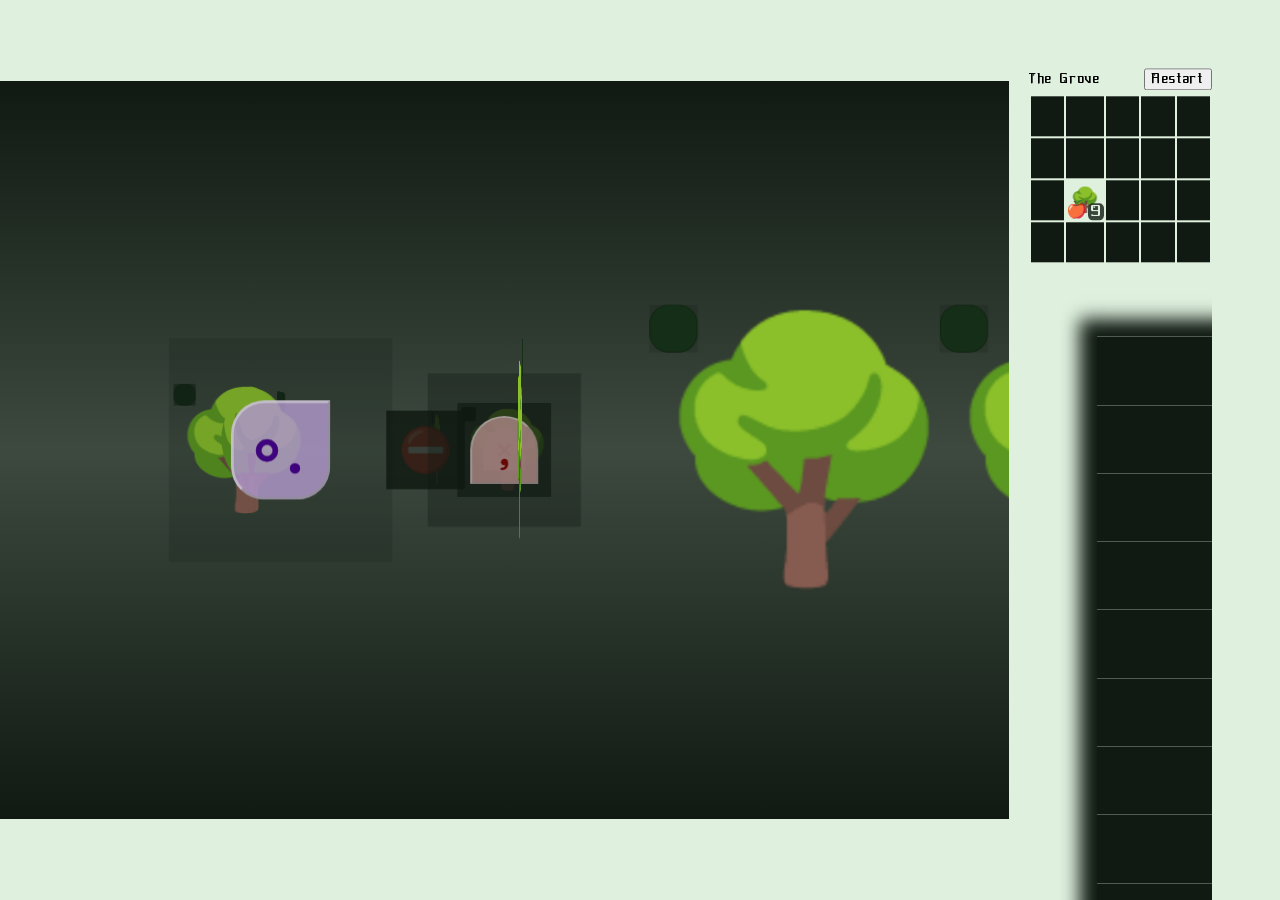
==== index.html @ 325b54a6 "Epic #34: first-person CSS-3D scene renderer Add #view/#scene perspective viewport and a draw() that" ====
<!DOCTYPE html>
<html lang="en" id="root">
  <head>
    <meta charset="UTF-8" /><meta name="viewport" content="width=device-width, initial-scale=1"/>
    <title>RuneMaster</title>
    <link rel="stylesheet" href="index.css"/>
    <script src="index.js"></script>
  </head>
  <body>
    <dialog id="msg">
      <p id="msgp">message</p>
      <form method="dialog"><button autofocus>OK</button></form>
    </dialog>
    <dialog id="ask">
      <p id="askp">question</p>
      <form onsubmit="return false">
        <input id="aski" inputmode="none" autofocus autocomplete="off" spellcheck="false" onkeydown="if(event.key=='Enter')ans(aski.value)">
        <p><button id="asks" type="button" onclick="ans(aski.value)">submit</button> <button type="button" onclick="aski.value='';ask.close()">cancel</button></p>
      </form>
      <fieldset><legend> allowed runes — click to insert </legend><div id="askb"></div></fieldset>
    </dialog>
    <i id="i">▲</i>
    <div id="view"><div id="scene"></div></div>
    <div id="util">
      <table id="belt">
        <tr><th>emerald:</th><td></td></tr>
        <tr><th>ruby:</th><td></td></tr>
        <tr><th>sapphire:</th><td></td></tr>
        <tr><th>amethyst:</th><td></td></tr>
        <tr><th>diamond:</th><td></td></tr>
      </table>
      <div id="side">
        <div id="topbar"><span id="left"></span> <button onclick="reset()">Restart</button></div>
        <table id="mini"></table>
        <table id="M"></table>
      </div>
    </div>
  </body>
</html>
---- index.css ----
@font-face {
  font-family: Text;
  letter-spacing: 0.25ex;
  src: url("Gemcut Bold.otf");
}
@font-face {
  font-family: Text;
  letter-spacing: 0.25ex;
  src: url("Gemcut Bold Italic.otf");
  font-style: italic;
}
@font-face {
  font-family: APL;
  src:
    local("APL387 Unicode"), local("APL386 Unicode"), local("APL385 Unicode"),
    url("APL387.ttf");
}
* {
  user-select: none;
}
html {
  --emerald: rgb(0, 73, 73);
  --ruby: rgb(146, 0, 0);
  --sapphire: rgb(0, 109, 219);
  --amethyst: rgb(73, 0, 146);
  --l-emerald: rgba(140, 214, 209, 0.85);
  --l-ruby: rgba(240, 184, 184, 0.85);
  --l-sapphire: rgba(158, 205, 250, 0.85);
  --l-amethyst: rgba(206, 176, 236, 0.85);
  --diamond: #222;
  --gem-edge: rgba(255, 255, 255, 0.6);
  --back: #222;
  --spot: #999;
  --wall: rgb(146, 73, 0);
  --speed: 0.5s;
  --size: 2.5rem;
  --mini: 2.5rem;   /* mini-map room tile (fixed, uncoupled from the board's --size) */
  --cell: 46vmin;   /* first-person world-cell edge (fit() tunes it) */
  --persp: 54vmin;  /* camera focal length (≈1.15·--cell) */
}
body {
  background: var(--spot);
  margin: 0;
  height: 100dvh;
  overflow: hidden;
  display: flex;
  flex-direction: column;
  align-items: center;
  justify-content: center;
  gap: 0.25rem;
}
/* ── first-person view ────────────────────────────────────────── */
#view {                                  /* the stage: a perspective window into the room */
  position: relative;
  width: 100%;
  height: 82dvh;
  overflow: hidden;
  perspective: var(--persp);
  perspective-origin: 50% 50%;           /* eye at vertical centre → walls span the horizon */
  background: linear-gradient(           /* ceiling → lit horizon → floor, in the room's palette */
    var(--back) 0%,
    color-mix(in srgb, var(--spot) 22%, var(--back)) 50%,
    var(--back) 100%);
}
#scene {
  position: absolute;
  inset: 0;
  transform-style: preserve-3d;
}
.p {                                     /* a cell-sized panel, centred on the eye at z=0 */
  position: absolute;
  left: 50%;
  top: 50%;
  width: var(--cell);
  height: var(--cell);
  margin: calc(var(--cell) / -2);
  transform-style: preserve-3d;
  text-align: center;
}
.p::after {                              /* lantern falloff: fade into the void with depth */
  content: "";
  position: absolute;
  inset: 0;
  background: var(--back);
  opacity: calc(var(--f) / 6);
  pointer-events: none;
}
.p.w {                                   /* wall face: solid-backed tint, wall-emoji textured */
  background-color: var(--back);         /* opaque base so translucent --wall themes still read as wall */
  background-image: linear-gradient(var(--wall), var(--wall));
  line-height: var(--cell);
  font-size: calc(var(--cell) * 0.86);
  box-shadow: inset 0 0 0 1px #0006;
  box-sizing: border-box;
}
.p.w.f { transform: translate3d(calc(var(--cell) * var(--o)),         0px, calc(var(--cell) * (0.5 - var(--f)))); }
.p.w.l { transform: translate3d(calc(var(--cell) * (var(--o) - 0.5)), 0px, calc(var(--cell) * var(--f) * -1)) rotateY( 90deg); }
.p.w.r { transform: translate3d(calc(var(--cell) * (var(--o) + 0.5)), 0px, calc(var(--cell) * var(--f) * -1)) rotateY(-90deg); }
.p.bill {                                /* stone / door / apple, camera-facing at its cell */
  display: flex;
  align-items: center;
  justify-content: center;
  font-size: calc(var(--cell) * 0.55);
  transform: translate3d(calc(var(--cell) * var(--o)), 0px, calc(var(--cell) * var(--f) * -1));
}
.p.bill > b { opacity: 1; }
#scene .m, #scene .d, #scene .M, #scene .D, #scene .j {   /* gems render large in the scene (not automap-small) */
  width: calc(var(--cell) * 0.42);
  height: calc(var(--cell) * 0.42);
  line-height: calc(var(--cell) * 0.42);
  font-size: calc(var(--cell) * 0.3);
}
dialog {
  z-index: 150;
  font-size: calc(var(--size) * 0.6);
  background: var(--spot);
  max-width: 92vw;
  max-height: 92dvh;
  overflow: auto;
}
dialog::backdrop {
  background: #0003;
}
dialog p {
  line-height: calc(var(--size) * 0.8);
  font-family: Text;
  letter-spacing: 0.25ex;
}
dialog button,
legend button {
  font-family: Text;
  letter-spacing: 0.25ex;
  font-size: calc(var(--size) * 0.6);
}
legend button {
  font-size: 0.85em;   /* fixed relative to the legend, not the board */
}
#askb > button,
dialog code {
  font-weight: bold;
  font-family: APL;
  white-space: pre;
}
#askb > * {
  cursor: pointer;
}
dialog input {
  width: 100%;
  font-family: APL;
  font-size: calc(var(--size) * 0.6);
}
#M {
  margin: var(--size);           /* one tile of clearance all round: for the counter, the belt, and touch room */
  border-collapse: collapse;
  box-shadow: 0 0 calc(var(--size) / 4) calc(var(--size) / 4) var(--back);
}
td {
  height: var(--size);
  font-size: calc(var(--size) * 0.6);
  position: relative;
  padding: 0;
}
#M td {
  background: var(--back);
  width: var(--size);
}
fieldset {
  border: 0.15rem solid currentColor;
  font-family: Text;
  letter-spacing: 0.25ex;
  padding: 0.1rem 0.5rem 0.4rem;
}
#util {                                          /* belt + mini-map, together as wide as the map */
  box-sizing: border-box;
  display: flex;
  gap: 0.5rem;
  align-items: flex-start;
  width: calc(var(--size) * var(--cols));        /* portrait: exactly the map's width */
}
#belt {                                          /* the belt, now a direct child of #util (was inside a fieldset) */
  box-sizing: border-box;
  margin: 0;
  flex: 1 1 auto;
  min-width: 0;                                  /* allow shrink so stones wrap instead of scrolling */
  font-family: Text;
  letter-spacing: 0.25ex;                        /* restore the font the removed fieldset provided */
}
legend,
th {
  font-size: 1.1rem;
}
th {
  text-align: left;
  font-weight: normal;
}
#belt,
#belt tbody {
  display: block;
  width: 100%;
}
#belt tr {
  display: flex;
  align-items: flex-start;
  gap: 0.25rem;
}
#belt th {                 /* gem-category label, kept on one line */
  flex: none;
  white-space: nowrap;
  font-size: 1rem;
  line-height: 1.9rem;
}
#belt td {                 /* stone container: rune gems wrap to more lines when narrow */
  display: flex;
  flex-wrap: wrap;
  align-content: flex-start;
  flex: 1 1 auto;
  min-width: 0;
  height: auto;            /* override global td{height:var(--size)} or wrapped rows clip */
  min-height: 1.9rem;
  font-size: 1rem;         /* uncouple belt row height from the map's --size-based font */
  white-space: normal;
}
#side {                    /* right of the belt: counters/Restart above the mini-map */
  flex: none;              /* hugs the mini-map table's own width */
  display: flex;
  flex-direction: column;
  gap: 0.25rem;
}
#topbar {
  display: flex;
  align-items: center;
  justify-content: space-between;
  gap: 0.5rem;
}
#topbar button {           /* Restart left the legend, so restyle it here */
  font-family: Text;
  letter-spacing: 0.25ex;
  font-size: 0.85rem;
}
#left {                    /* room name; ellipsis so long names don't collide with Restart */
  font-family: Text;
  letter-spacing: 0.25ex;
  font-size: 0.85rem;
  flex: 1 1 auto;
  min-width: 0;
  overflow: hidden;
  text-overflow: ellipsis;
  white-space: nowrap;
}
#mini {                    /* 4×5 discovered-rooms table (row = mr+2, col = mc+1) */
  table-layout: fixed;      /* columns exactly one tile wide, so cells stay square */
  border-collapse: separate;
  border-spacing: 0.15rem;  /* the gaps show the page background, drawing the grid lines */
}
#mini td {
  width: var(--mini);
  height: var(--mini);
  line-height: var(--mini); /* pin the cell height square (and centre the emoji) */
  padding: 0;
  text-align: center;
  font-size: calc(var(--mini) * 0.6);
  background: var(--back);   /* dark tile; wall emoji appears here on first entry */
}
#mini td.now {             /* current room: no fill, so the page bg shows through as a highlight */
  background: transparent;
}
#mini td .ap, #mini td .rc {
  position: absolute;
  font-size: calc(var(--mini) * 0.42);  
  line-height: 1;
  opacity: 0.8;
}
#mini td .ap {             /* uncollected-apple badge, lower-left corner */
  left: 0;
  bottom: 0.1rem;
}
#mini td .rc {             /* remaining-rune count, bottom-right corner (legible on dark tile AND the transparent .now tile) */
  right: 0;
  bottom: 0;
  width: 1rem;
  font-family: Text;
  color: var(--spot);
  background: var(--back);
  border-radius: 0.3rem;
}
@media (orientation: landscape) {
  body { flex-direction: row; }                  /* map on the left, utilities on the right */
  #util {
    flex-direction: column;                      /* stacked; mini-map (+counters) on top, belt below */
    width: calc(var(--mini) * 5 + 2rem);
    align-self: flex-start;
    margin: 0 var(--size) 0 1rem;                /* right: off the screen edge; left: air from the map */
    transform: translateY(var(--size));          /* drop to the map's tile row WITHOUT enlarging the box (which would shove the centred map down) */
    overflow-y: auto;
    max-height: calc(100dvh - var(--size));
  }
  #belt { flex: none; }                          /* width:100% already set above */
  #side { order: -1; width: 100%; }              /* mini-map (+counters) on top, belt below */
}
td > * {
  z-index: 100;
}
#M td,
b {
  text-align: center;
}
b {
  display: inline-block;
  font-weight: normal;
  position: relative;
  transition: opacity var(--speed);
  font-family: APL;
}
#belt b,
#askb > * {
  margin: 0 calc(var(--size) * 0.1);
}
#M b {
  opacity: 0;
}
.m,
.d,
.M,
.D,
.j {
  width: calc(var(--size) * 0.6);
  height: calc(var(--size) * 0.6);
  line-height: calc(var(--size) * 0.6);
  -webkit-text-stroke: 0.05rem;
  border-width: 0.33rem;
  border-style: outset;
  border-color: var(--gem-edge);   /* one place sets every stone's bevel colour */
  letter-spacing: normal;          /* cancel the fieldset/dialog 0.25ex that shifts single glyphs off-centre */
}
.m {
  border-radius: 1em 1em 0em 1em;
  color: var(--emerald);
  -webkit-text-stroke-color: var(--emerald);
  background: var(--l-emerald);
}
.d {
  border-radius: 1em 1em 0em 0em;
  color: var(--ruby);
  -webkit-text-stroke-color: var(--ruby);
  background: var(--l-ruby);
}
.M {
  border-radius: 0em 0.5em 0.5em 0.5em;
  color: var(--sapphire);
  -webkit-text-stroke-color: var(--sapphire);
  background: var(--l-sapphire);
}
.D {
  border-radius: 0.5em 0em 0.5em 0.5em;
  color: var(--amethyst);
  -webkit-text-stroke-color: var(--amethyst);
  background: var(--l-amethyst);
  font-size: 0.72em;
  letter-spacing: -0.18em;
  text-indent: -0.18em;
}
.j {
  border-radius: 50%;
  color: var(--diamond);
  font-size: 0.72em;
  letter-spacing: -0.18em;
  text-indent: -0.18em;
  background: radial-gradient(
    circle at 50% 40%,
    rgba(255, 255, 255, 0.9),
    rgba(255, 0, 64, 0.32) 24%,
    rgba(255, 170, 0, 0.32) 38%,
    rgba(60, 200, 0, 0.32) 52%,
    rgba(0, 150, 255, 0.32) 66%,
    rgba(150, 0, 220, 0.32) 80%,
    rgba(255, 255, 255, 0.55)
  );
}
i {
  height: var(--size);
  width: var(--size);
  line-height: var(--size);
  font-size: calc(var(--size) * 0.7);   /* scale the player with the tiles */
  display: block;
  font-style: normal;
  z-index: 50;
  box-shadow: 0 0 calc(var(--size) * 0.8) var(--size) var(--spot);
  background: var(--spot);
  position: absolute;
  text-align: center;
  transition: var(--speed);
}
.w {
  background: var(--wall);
  height: var(--size);
  width: var(--size);
  border-radius: calc(var(--size) / 2.5);
}
.a {
  font-size: calc(var(--size) * 0.72);   /* free-standing apple (P10) */
}
#belt b {                 /* belt runes are a fixed size (uncoupled from --size) so the belt height is stable */
  width: 1.5rem;
  height: 1.5rem;
  line-height: 1.5rem;
  font-size: 1rem;
  border-width: 0.2rem;
  margin: 0 0.15rem;
  vertical-align: middle;
}
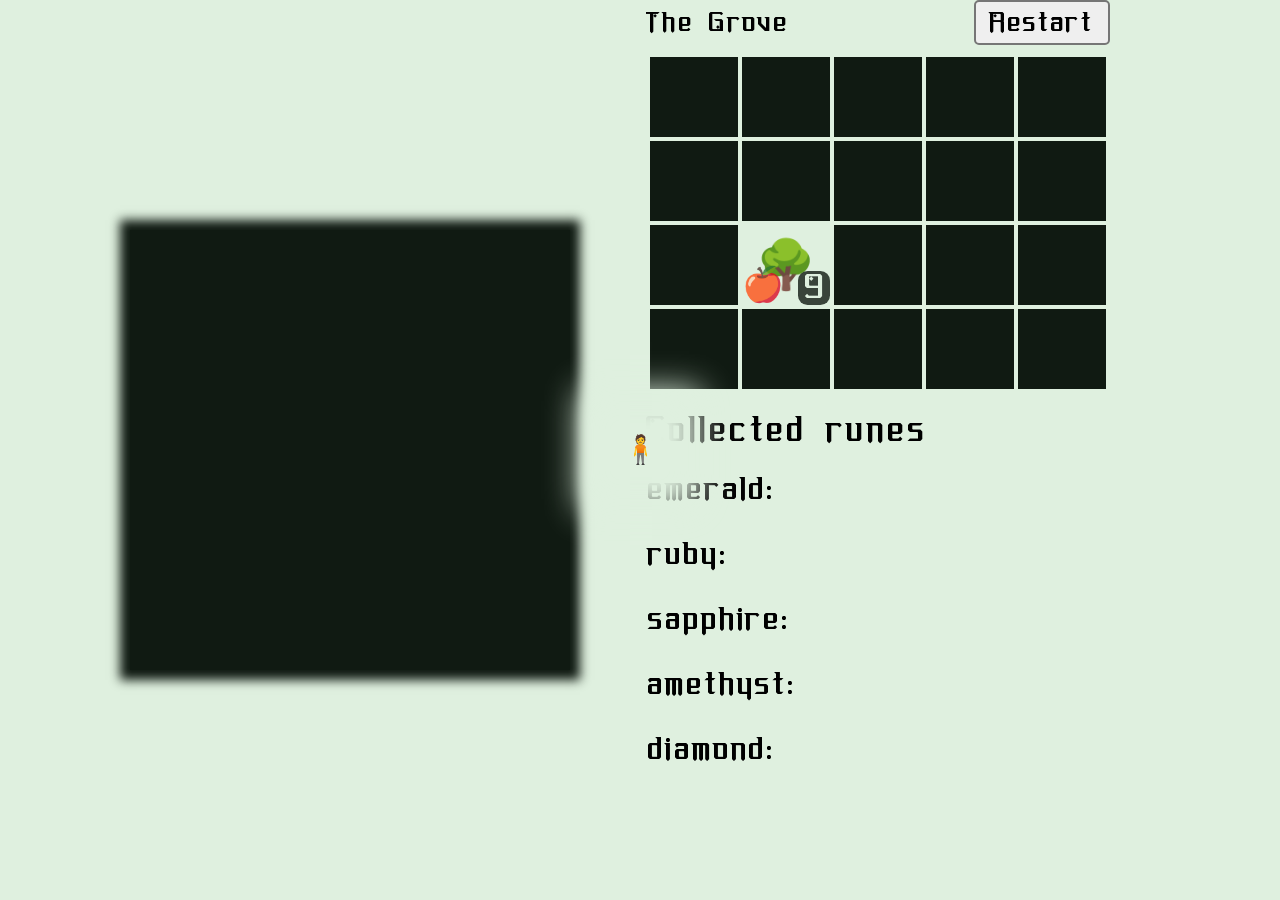
==== commit 51ef6090: "Move the wide-screen 2× utilities to the top-down game; keep the heading in both Correction: the 2× " ====
--- a/index.html
+++ b/index.html
@@ -19,10 +19,11 @@
       </form>
       <fieldset><legend> allowed runes — click to insert </legend><div id="askb"></div></fieldset>
     </dialog>
-    <i id="i">▲</i>
-    <div id="view"><div id="scene"></div></div>
+    <i id="i">🧍‍</i>
+    <table id="M"></table>
     <div id="util">
       <table id="belt">
+        <caption>Collected runes</caption>
         <tr><th>emerald:</th><td></td></tr>
         <tr><th>ruby:</th><td></td></tr>
         <tr><th>sapphire:</th><td></td></tr>
@@ -32,7 +33,6 @@
       <div id="side">
         <div id="topbar"><span id="left"></span> <button onclick="reset()">Restart</button></div>
         <table id="mini"></table>
-        <table id="M"></table>
       </div>
     </div>
   </body>
--- a/index.css
+++ b/index.css
@@ -35,8 +35,6 @@
   --speed: 0.5s;
   --size: 2.5rem;
   --mini: 2.5rem;   /* mini-map room tile (fixed, uncoupled from the board's --size) */
-  --cell: 46vmin;   /* first-person world-cell edge (fit() tunes it) */
-  --persp: 54vmin;  /* camera focal length (≈1.15·--cell) */
 }
 body {
   background: var(--spot);
@@ -48,67 +46,6 @@
   align-items: center;
   justify-content: center;
   gap: 0.25rem;
-}
-/* ── first-person view ────────────────────────────────────────── */
-#view {                                  /* the stage: a perspective window into the room */
-  position: relative;
-  width: 100%;
-  height: 82dvh;
-  overflow: hidden;
-  perspective: var(--persp);
-  perspective-origin: 50% 50%;           /* eye at vertical centre → walls span the horizon */
-  background: linear-gradient(           /* ceiling → lit horizon → floor, in the room's palette */
-    var(--back) 0%,
-    color-mix(in srgb, var(--spot) 22%, var(--back)) 50%,
-    var(--back) 100%);
-}
-#scene {
-  position: absolute;
-  inset: 0;
-  transform-style: preserve-3d;
-}
-.p {                                     /* a cell-sized panel, centred on the eye at z=0 */
-  position: absolute;
-  left: 50%;
-  top: 50%;
-  width: var(--cell);
-  height: var(--cell);
-  margin: calc(var(--cell) / -2);
-  transform-style: preserve-3d;
-  text-align: center;
-}
-.p::after {                              /* lantern falloff: fade into the void with depth */
-  content: "";
-  position: absolute;
-  inset: 0;
-  background: var(--back);
-  opacity: calc(var(--f) / 6);
-  pointer-events: none;
-}
-.p.w {                                   /* wall face: solid-backed tint, wall-emoji textured */
-  background-color: var(--back);         /* opaque base so translucent --wall themes still read as wall */
-  background-image: linear-gradient(var(--wall), var(--wall));
-  line-height: var(--cell);
-  font-size: calc(var(--cell) * 0.86);
-  box-shadow: inset 0 0 0 1px #0006;
-  box-sizing: border-box;
-}
-.p.w.f { transform: translate3d(calc(var(--cell) * var(--o)),         0px, calc(var(--cell) * (0.5 - var(--f)))); }
-.p.w.l { transform: translate3d(calc(var(--cell) * (var(--o) - 0.5)), 0px, calc(var(--cell) * var(--f) * -1)) rotateY( 90deg); }
-.p.w.r { transform: translate3d(calc(var(--cell) * (var(--o) + 0.5)), 0px, calc(var(--cell) * var(--f) * -1)) rotateY(-90deg); }
-.p.bill {                                /* stone / door / apple, camera-facing at its cell */
-  display: flex;
-  align-items: center;
-  justify-content: center;
-  font-size: calc(var(--cell) * 0.55);
-  transform: translate3d(calc(var(--cell) * var(--o)), 0px, calc(var(--cell) * var(--f) * -1));
-}
-.p.bill > b { opacity: 1; }
-#scene .m, #scene .d, #scene .M, #scene .D, #scene .j {   /* gems render large in the scene (not automap-small) */
-  width: calc(var(--cell) * 0.42);
-  height: calc(var(--cell) * 0.42);
-  line-height: calc(var(--cell) * 0.42);
-  font-size: calc(var(--cell) * 0.3);
 }
 dialog {
   z-index: 150;
@@ -197,6 +134,14 @@
 #belt tbody {
   display: block;
   width: 100%;
+}
+#belt caption {              /* heading above the collected-rune belts */
+  display: block;
+  text-align: left;
+  font-family: Text;
+  letter-spacing: 0.25ex;
+  font-size: 1.1rem;
+  margin-bottom: 0.2rem;
 }
 #belt tr {
   display: flex;
@@ -296,6 +241,14 @@
   }
   #belt { flex: none; }                          /* width:100% already set above */
   #side { order: -1; width: 100%; }              /* mini-map (+counters) on top, belt below */
+}
+@media (min-width: 1200px) and (orientation: landscape) {
+  #util {                                        /* roomy screen → double the whole utilities panel */
+    zoom: 2;
+    transform: none;                             /* the translateY offset would double under zoom */
+    align-self: flex-start;
+    max-height: 50dvh;                           /* halved because zoom:2 doubles it back to the viewport height */
+  }
 }
 td > * {
   z-index: 100;
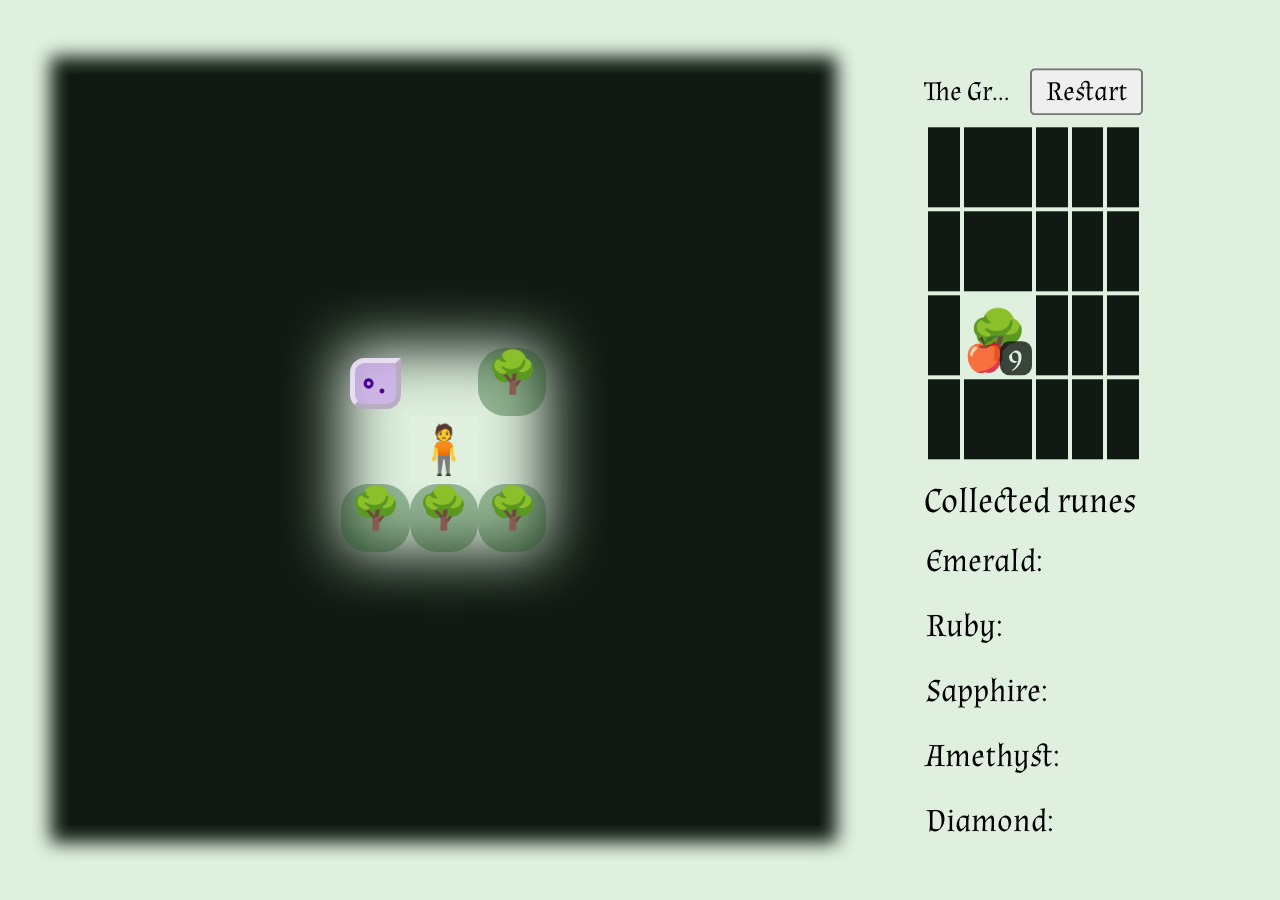
==== commit 23b7ff34: "Switch font and clean up" ====
--- a/index.html
+++ b/index.html
@@ -15,7 +15,7 @@
       <p id="askp">question</p>
       <form onsubmit="return false">
         <input id="aski" inputmode="none" autofocus autocomplete="off" spellcheck="false" onkeydown="if(event.key=='Enter')ans(aski.value)">
-        <p><button id="asks" type="button" onclick="ans(aski.value)">submit</button> <button type="button" onclick="aski.value='';ask.close()">cancel</button></p>
+        <p><button id="asks" type="button" onclick="ans(aski.value)">Submit</button> <button type="button" onclick="aski.value='';ask.close()">Cancel</button></p>
       </form>
       <fieldset><legend> allowed runes — click to insert </legend><div id="askb"></div></fieldset>
     </dialog>
@@ -24,11 +24,11 @@
     <div id="util">
       <table id="belt">
         <caption>Collected runes</caption>
-        <tr><th>emerald:</th><td></td></tr>
-        <tr><th>ruby:</th><td></td></tr>
-        <tr><th>sapphire:</th><td></td></tr>
-        <tr><th>amethyst:</th><td></td></tr>
-        <tr><th>diamond:</th><td></td></tr>
+        <tr><th>Emerald:</th><td></td></tr>
+        <tr><th>Ruby:</th><td></td></tr>
+        <tr><th>Sapphire:</th><td></td></tr>
+        <tr><th>Amethyst:</th><td></td></tr>
+        <tr><th>Diamond:</th><td></td></tr>
       </table>
       <div id="side">
         <div id="topbar"><span id="left"></span> <button onclick="reset()">Restart</button></div>
--- a/index.css
+++ b/index.css
@@ -1,12 +1,10 @@
 @font-face {
   font-family: Text;
-  letter-spacing: 0.25ex;
-  src: url("Gemcut Bold.otf");
+  src: url("Almendra-Regular.ttf");
 }
 @font-face {
   font-family: Text;
-  letter-spacing: 0.25ex;
-  src: url("Gemcut Bold Italic.otf");
+  src: url("Almendra-Italic.ttf");
   font-style: italic;
 }
 @font-face {
@@ -61,12 +59,10 @@
 dialog p {
   line-height: calc(var(--size) * 0.8);
   font-family: Text;
-  letter-spacing: 0.25ex;
 }
 dialog button,
 legend button {
   font-family: Text;
-  letter-spacing: 0.25ex;
   font-size: calc(var(--size) * 0.6);
 }
 legend button {
@@ -104,7 +100,6 @@
 fieldset {
   border: 0.15rem solid currentColor;
   font-family: Text;
-  letter-spacing: 0.25ex;
   padding: 0.1rem 0.5rem 0.4rem;
 }
 #util {                                          /* belt + mini-map, together as wide as the map */
@@ -120,7 +115,6 @@
   flex: 1 1 auto;
   min-width: 0;                                  /* allow shrink so stones wrap instead of scrolling */
   font-family: Text;
-  letter-spacing: 0.25ex;                        /* restore the font the removed fieldset provided */
 }
 legend,
 th {
@@ -139,7 +133,6 @@
   display: block;
   text-align: left;
   font-family: Text;
-  letter-spacing: 0.25ex;
   font-size: 1.1rem;
   margin-bottom: 0.2rem;
 }
@@ -179,12 +172,10 @@
 }
 #topbar button {           /* Restart left the legend, so restyle it here */
   font-family: Text;
-  letter-spacing: 0.25ex;
   font-size: 0.85rem;
 }
 #left {                    /* room name; ellipsis so long names don't collide with Restart */
   font-family: Text;
-  letter-spacing: 0.25ex;
   font-size: 0.85rem;
   flex: 1 1 auto;
   min-width: 0;
@@ -245,7 +236,7 @@
 @media (min-width: 1200px) and (orientation: landscape) {
   #util {                                        /* roomy screen → double the whole utilities panel */
     zoom: 2;
-    transform: none;                             /* the translateY offset would double under zoom */
+    transform: translateY(calc(var(--size) / 2));   /* zoom:2 doubles it → one map square down, aligned with the board */
     align-self: flex-start;
     max-height: 50dvh;                           /* halved because zoom:2 doubles it back to the viewport height */
   }
@@ -283,7 +274,6 @@
   border-width: 0.33rem;
   border-style: outset;
   border-color: var(--gem-edge);   /* one place sets every stone's bevel colour */
-  letter-spacing: normal;          /* cancel the fieldset/dialog 0.25ex that shifts single glyphs off-centre */
 }
 .m {
   border-radius: 1em 1em 0em 1em;
@@ -352,6 +342,14 @@
 .a {
   font-size: calc(var(--size) * 0.72);   /* free-standing apple (P10) */
 }
+#M .lk {                     /* padlock overlaid on a locked door (🚪) */
+  position: absolute;
+  left: 50%;
+  top: 54%;
+  transform: translate(-50%, -50%);
+  font-size: 0.6em;
+  opacity: 1;                /* the fog rule #M b{opacity:0} would otherwise hide this nested <b> */
+}
 #belt b {                 /* belt runes are a fixed size (uncoupled from --size) so the belt height is stable */
   width: 1.5rem;
   height: 1.5rem;
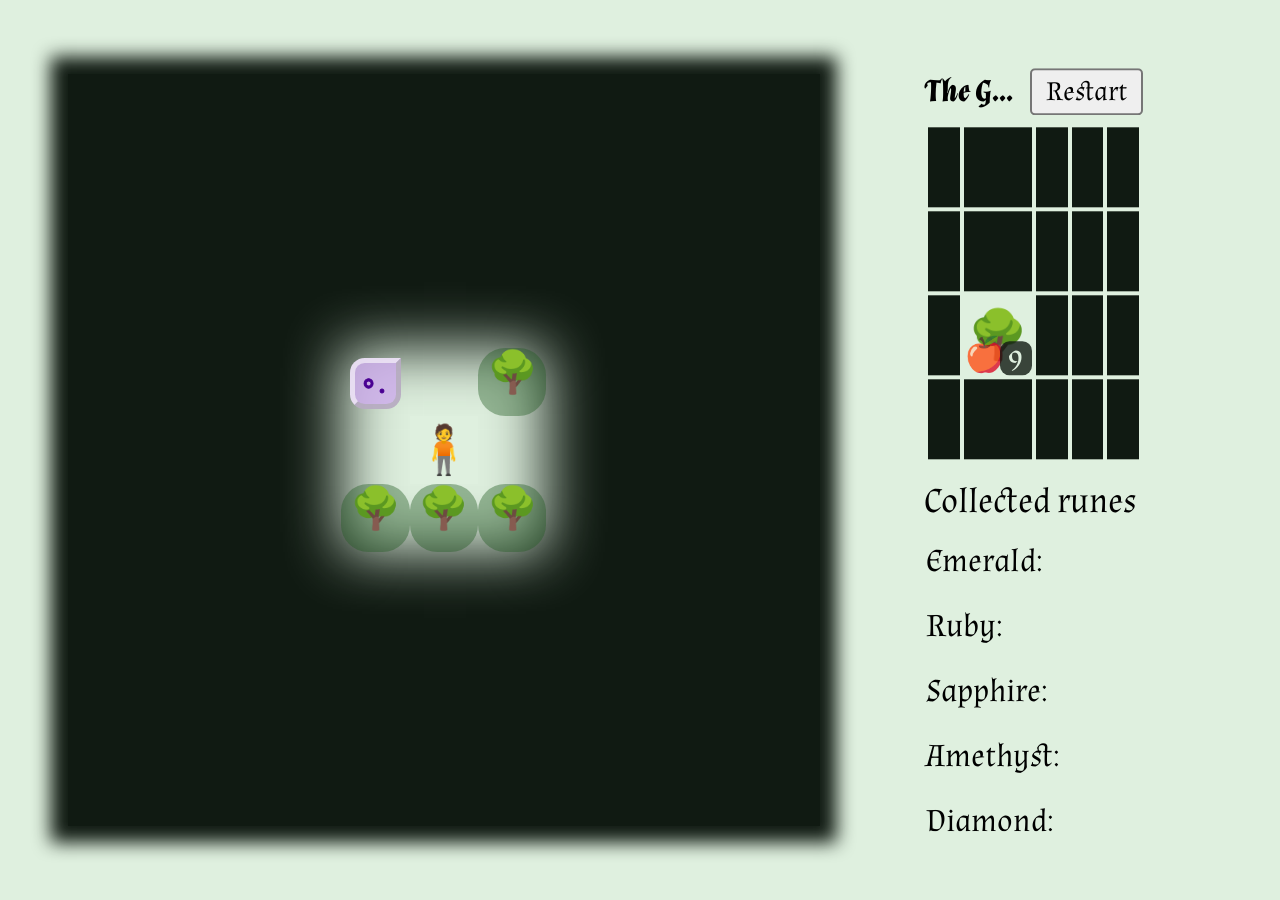
==== commit 908f9371: "Almendra bold-italic accents, uppercase labels, UI tweaks User changes: switch the italic UI face to" ====
--- a/index.html
+++ b/index.html
@@ -31,7 +31,7 @@
         <tr><th>Diamond:</th><td></td></tr>
       </table>
       <div id="side">
-        <div id="topbar"><span id="left"></span> <button onclick="reset()">Restart</button></div>
+        <div id="topbar"><em id="left"></em> <button onclick="reset()">Restart</button></div>
         <table id="mini"></table>
       </div>
     </div>
--- a/index.css
+++ b/index.css
@@ -1,11 +1,11 @@
 @font-face {
   font-family: Text;
+  src: url("Almendra-BoldItalic.ttf");
+  font-style: italic;
+}
+@font-face {
+  font-family: Text;
   src: url("Almendra-Regular.ttf");
-}
-@font-face {
-  font-family: Text;
-  src: url("Almendra-Italic.ttf");
-  font-style: italic;
 }
 @font-face {
   font-family: APL;
@@ -176,7 +176,6 @@
 }
 #left {                    /* room name; ellipsis so long names don't collide with Restart */
   font-family: Text;
-  font-size: 0.85rem;
   flex: 1 1 auto;
   min-width: 0;
   overflow: hidden;
@@ -228,7 +227,7 @@
     margin: 0 var(--size) 0 1rem;                /* right: off the screen edge; left: air from the map */
     transform: translateY(var(--size));          /* drop to the map's tile row WITHOUT enlarging the box (which would shove the centred map down) */
     overflow-y: auto;
-    max-height: calc(100dvh - var(--size));
+    max-height: calc(100dvh - 2 * var(--size));
   }
   #belt { flex: none; }                          /* width:100% already set above */
   #side { order: -1; width: 100%; }              /* mini-map (+counters) on top, belt below */
@@ -238,7 +237,7 @@
     zoom: 2;
     transform: translateY(calc(var(--size) / 2));   /* zoom:2 doubles it → one map square down, aligned with the board */
     align-self: flex-start;
-    max-height: 50dvh;                           /* halved because zoom:2 doubles it back to the viewport height */
+    max-height: calc(50dvh - var(--size));       /* halved because zoom:2 doubles it back to the viewport height */
   }
 }
 td > * {
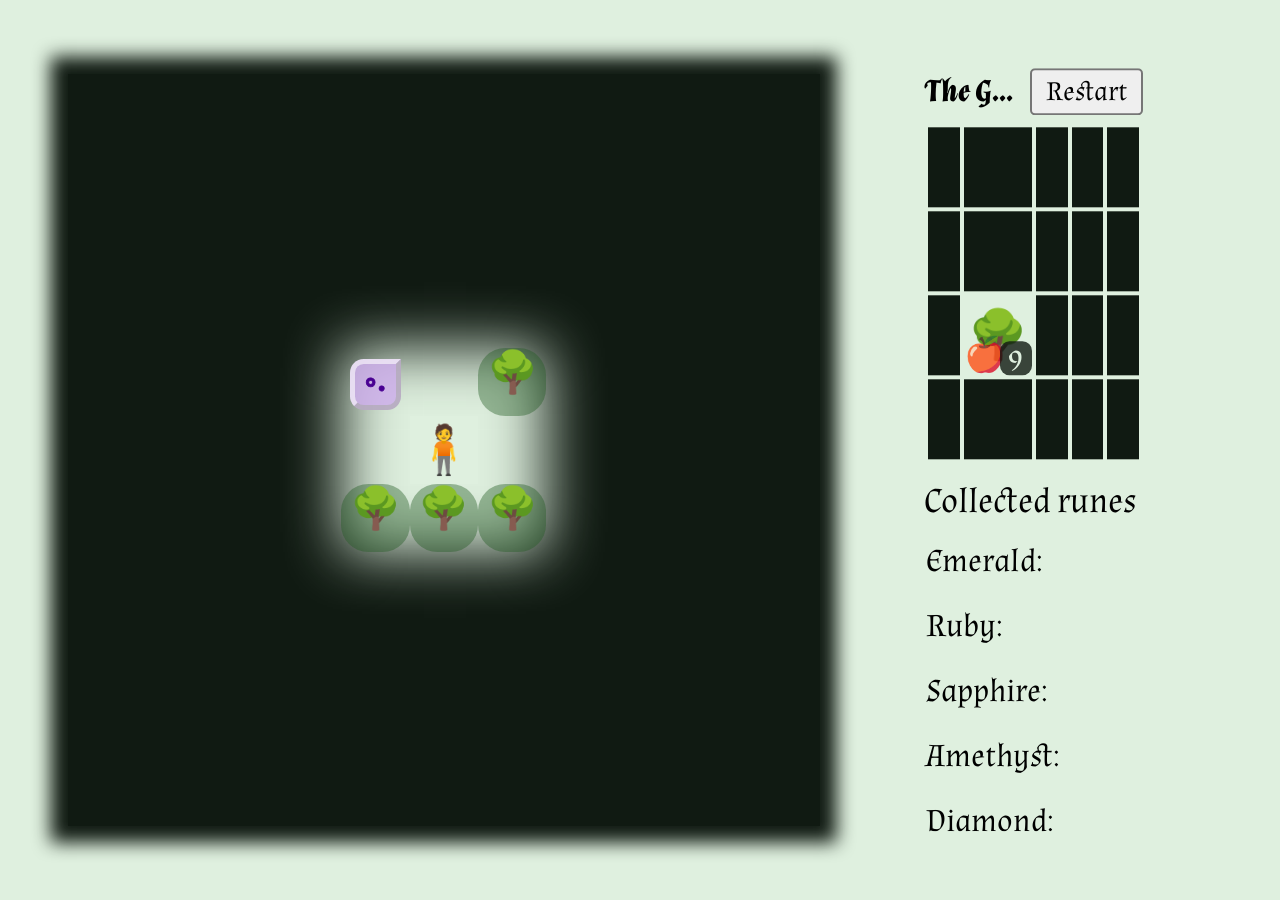
==== commit f5bb6d64: "Keep the challenge dialog open (with the input) on a wrong answer react() used to close the dialog u" ====
--- a/index.html
+++ b/index.html
@@ -15,7 +15,7 @@
       <p id="askp">question</p>
       <form onsubmit="return false">
         <input id="aski" inputmode="none" autofocus autocomplete="off" spellcheck="false" onkeydown="if(event.key=='Enter')ans(aski.value)">
-        <p><button id="asks" type="button" onclick="ans(aski.value)">Submit</button> <button type="button" onclick="aski.value='';ask.close()">Cancel</button></p>
+        <p><button id="asks" type="button" onclick="ans(aski.value)">Submit</button> <button type="button" onclick="aski.value='';ask.close()">Cancel</button> <span id="askr" aria-live="polite"></span></p>
       </form>
       <fieldset><legend> allowed runes — click to insert </legend><div id="askb"></div></fieldset>
     </dialog>
--- a/index.css
+++ b/index.css
@@ -9,9 +9,7 @@
 }
 @font-face {
   font-family: APL;
-  src:
-    local("APL387 Unicode"), local("APL386 Unicode"), local("APL385 Unicode"),
-    url("APL387.ttf");
+  src: local("SAX2"), url("SAX2.ttf");
 }
 * {
   user-select: none;
@@ -80,7 +78,12 @@
 dialog input {
   width: 100%;
   font-family: APL;
+  font-weight: bold;
   font-size: calc(var(--size) * 0.6);
+}
+#askr {                      /* inline failure notice; the dialog + input stay put on a wrong answer */
+  font-family: Text;
+  color: var(--ruby);
 }
 #M {
   margin: var(--size);           /* one tile of clearance all round: for the counter, the belt, and touch room */
@@ -249,7 +252,7 @@
 }
 b {
   display: inline-block;
-  font-weight: normal;
+  font-weight: bold;            /* thicken the thin SAX2 rune font (single-weight → synthesized bold) */
   position: relative;
   transition: opacity var(--speed);
   font-family: APL;
@@ -269,6 +272,7 @@
   width: calc(var(--size) * 0.6);
   height: calc(var(--size) * 0.6);
   line-height: calc(var(--size) * 0.6);
+  font-size: 0.667em;              /* glyph ≈ 2/3 of the stone, matching the belt (1rem glyph in a 1.5rem stone) */
   -webkit-text-stroke: 0.05rem;
   border-width: 0.33rem;
   border-style: outset;
@@ -297,14 +301,12 @@
   color: var(--amethyst);
   -webkit-text-stroke-color: var(--amethyst);
   background: var(--l-amethyst);
-  font-size: 0.72em;
   letter-spacing: -0.18em;
   text-indent: -0.18em;
 }
 .j {
   border-radius: 50%;
   color: var(--diamond);
-  font-size: 0.72em;
   letter-spacing: -0.18em;
   text-indent: -0.18em;
   background: radial-gradient(
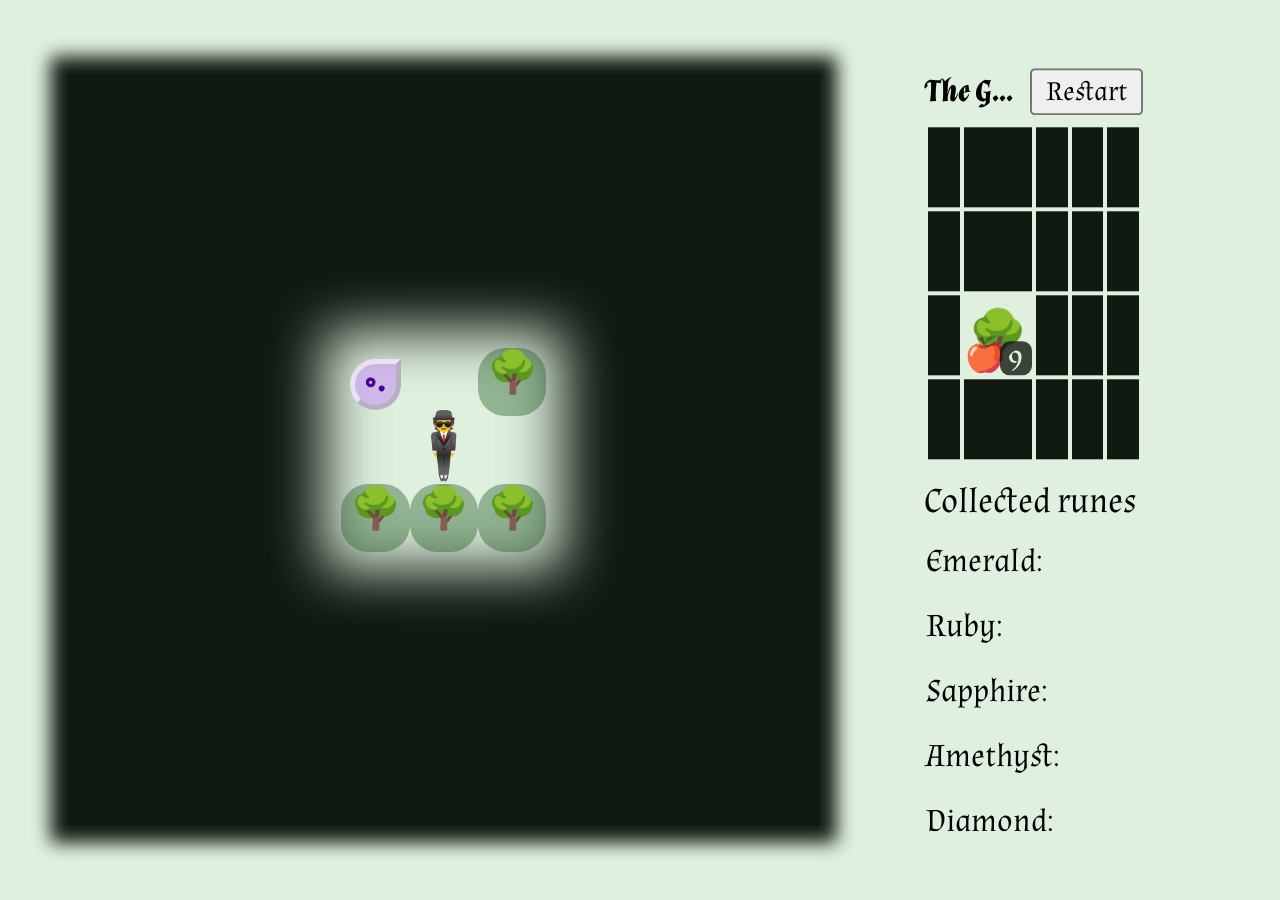
==== commit 2276391c: "Levitating man" ====
--- a/index.html
+++ b/index.html
@@ -19,7 +19,7 @@
       </form>
       <fieldset><legend> allowed runes — click to insert </legend><div id="askb"></div></fieldset>
     </dialog>
-    <i id="i">🧍‍</i>
+    <i id="i">🕴️‍</i>
     <table id="M"></table>
     <div id="util">
       <table id="belt">
--- a/index.css
+++ b/index.css
@@ -279,25 +279,25 @@
   border-color: var(--gem-edge);   /* one place sets every stone's bevel colour */
 }
 .m {
-  border-radius: 1em 1em 0em 1em;
+  border-radius: 50% 50% 0em 50%;
   color: var(--emerald);
   -webkit-text-stroke-color: var(--emerald);
   background: var(--l-emerald);
 }
 .d {
-  border-radius: 1em 1em 0em 0em;
+  border-radius: 50% 50% 0em 0em;
   color: var(--ruby);
   -webkit-text-stroke-color: var(--ruby);
   background: var(--l-ruby);
 }
 .M {
-  border-radius: 0em 0.5em 0.5em 0.5em;
+  border-radius: 0em 50% 50% 50%;
   color: var(--sapphire);
   -webkit-text-stroke-color: var(--sapphire);
   background: var(--l-sapphire);
 }
 .D {
-  border-radius: 0.5em 0em 0.5em 0.5em;
+  border-radius: 50% 0em 50% 50%;
   color: var(--amethyst);
   -webkit-text-stroke-color: var(--amethyst);
   background: var(--l-amethyst);
@@ -328,11 +328,12 @@
   display: block;
   font-style: normal;
   z-index: 50;
-  box-shadow: 0 0 calc(var(--size) * 0.8) var(--size) var(--spot);
+  box-shadow: 0 0 calc(var(--size) / 2) calc(var(--size)/1.5) var(--spot);
   background: var(--spot);
   position: absolute;
   text-align: center;
   transition: var(--speed);
+  transform: scale(1.5);
 }
 .w {
   background: var(--wall);
@@ -358,5 +359,4 @@
   font-size: 1rem;
   border-width: 0.2rem;
   margin: 0 0.15rem;
-  vertical-align: middle;
-}
+}
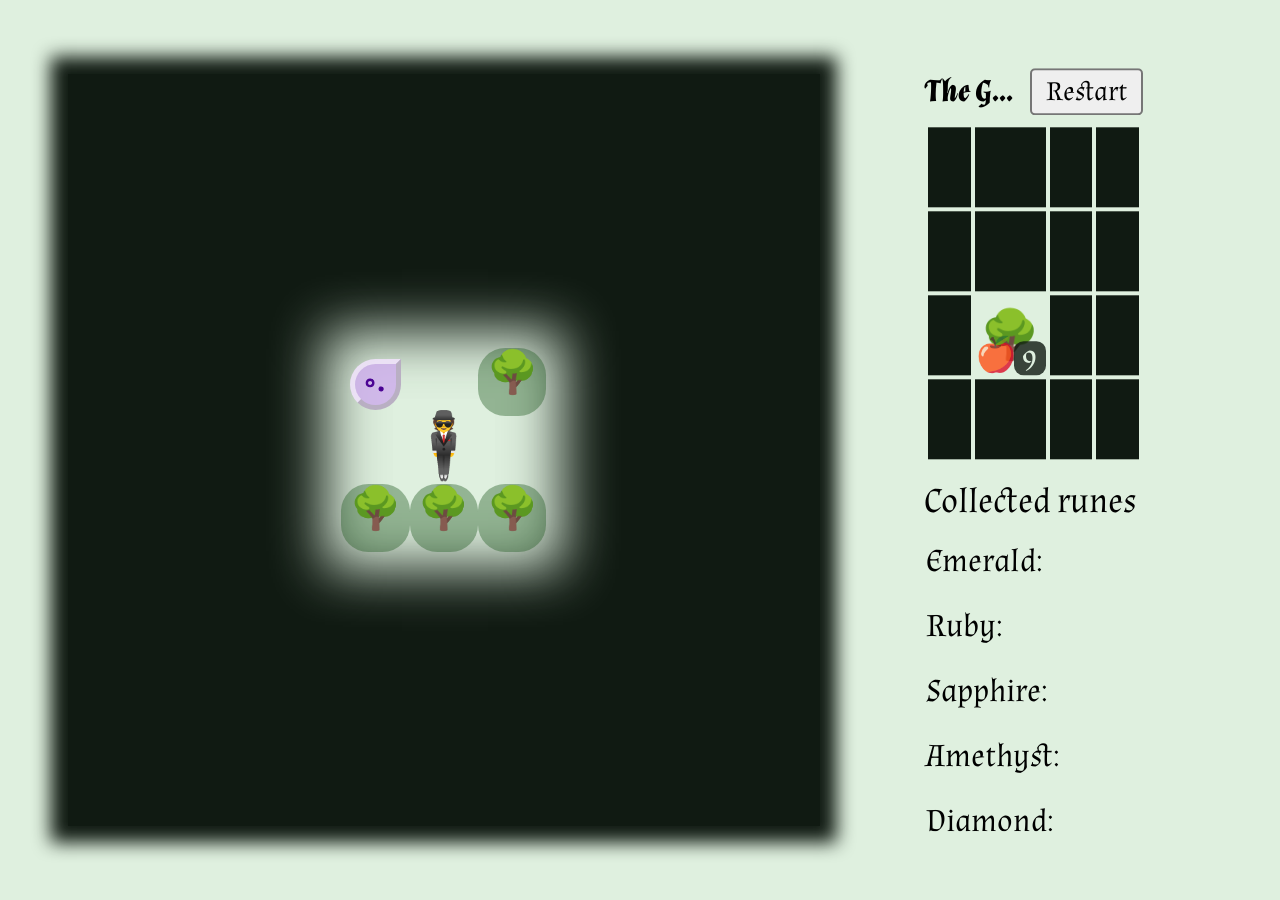
==== commit e0778f6a: "code and style polish" ====
--- a/index.html
+++ b/index.html
@@ -17,7 +17,7 @@
         <input id="aski" inputmode="none" autofocus autocomplete="off" spellcheck="false" onkeydown="if(event.key=='Enter')ans(aski.value)">
         <p><button id="asks" type="button" onclick="ans(aski.value)">Submit</button> <button type="button" onclick="aski.value='';ask.close()">Cancel</button> <span id="askr" aria-live="polite"></span></p>
       </form>
-      <fieldset><legend> allowed runes — click to insert </legend><div id="askb"></div></fieldset>
+      <fieldset><legend> Allowed runes — click to insert </legend><div id="askb"></div></fieldset>
     </dialog>
     <i id="i">🕴️‍</i>
     <table id="M"></table>
--- a/index.css
+++ b/index.css
@@ -1,33 +1,40 @@
 @font-face {
   font-family: Text;
-  src: url("Almendra-BoldItalic.ttf");
+  src: url("Almendra-BoldItalic.ttf"), fantasy;
   font-style: italic;
 }
 @font-face {
   font-family: Text;
-  src: url("Almendra-Regular.ttf");
+  src: url("Almendra-Regular.ttf"), cursive;
 }
 @font-face {
   font-family: APL;
-  src: local("SAX2"), url("SAX2.ttf");
+  src: local("SAX2"), url("SAX2.ttf"), monospace;
 }
 * {
   user-select: none;
 }
 html {
   --emerald: rgb(0, 73, 73);
+  --l-emerald: rgba(140, 214, 209, 0.85);
   --ruby: rgb(146, 0, 0);
+  --l-ruby: rgba(240, 184, 184, 0.85);
   --sapphire: rgb(0, 109, 219);
+  --l-sapphire: rgba(158, 205, 250, 0.85);
   --amethyst: rgb(73, 0, 146);
-  --l-emerald: rgba(140, 214, 209, 0.85);
-  --l-ruby: rgba(240, 184, 184, 0.85);
-  --l-sapphire: rgba(158, 205, 250, 0.85);
   --l-amethyst: rgba(206, 176, 236, 0.85);
   --diamond: #222;
+  --l-diamond: radial-gradient(
+    circle at 50% 40%,
+    rgba(255, 255, 255, 0.90),
+    rgba(255,   0,  64, 0.32) 24%,
+    rgba(255, 170,   0, 0.32) 38%,
+    rgba( 60, 200,   0, 0.32) 52%,
+    rgba(  0, 150, 255, 0.32) 66%,
+    rgba(150,   0, 220, 0.32) 80%,
+    rgba(255, 255, 255, 0.55)
+  );
   --gem-edge: rgba(255, 255, 255, 0.6);
-  --back: #222;
-  --spot: #999;
-  --wall: rgb(146, 73, 0);
   --speed: 0.5s;
   --size: 2.5rem;
   --mini: 2.5rem;   /* mini-map room tile (fixed, uncoupled from the board's --size) */
@@ -67,18 +74,20 @@
   font-size: 0.85em;   /* fixed relative to the legend, not the board */
 }
 #askb > button,
-dialog code {
-  font-weight: bold;
+dialog code,
+dialog .num,
+dialog input,
+b {              /* digits in prose: APL font (SAX2), legible where Almendra isn't */
+  font-weight: normal;
   font-family: APL;
   white-space: pre;
+  -webkit-text-stroke: 0.01em;
 }
 #askb > * {
   cursor: pointer;
 }
 dialog input {
   width: 100%;
-  font-family: APL;
-  font-weight: bold;
   font-size: calc(var(--size) * 0.6);
 }
 #askr {                      /* inline failure notice; the dialog + input stay put on a wrong answer */
@@ -122,8 +131,6 @@
 legend,
 th {
   font-size: 1.1rem;
-}
-th {
   text-align: left;
   font-weight: normal;
 }
@@ -180,7 +187,6 @@
 #left {                    /* room name; ellipsis so long names don't collide with Restart */
   font-family: Text;
   flex: 1 1 auto;
-  min-width: 0;
   overflow: hidden;
   text-overflow: ellipsis;
   white-space: nowrap;
@@ -225,7 +231,7 @@
   body { flex-direction: row; }                  /* map on the left, utilities on the right */
   #util {
     flex-direction: column;                      /* stacked; mini-map (+counters) on top, belt below */
-    width: calc(var(--mini) * 5 + 2rem);
+    width: calc(var(--mini) * 4 + 2rem);
     align-self: flex-start;
     margin: 0 var(--size) 0 1rem;                /* right: off the screen edge; left: air from the map */
     transform: translateY(var(--size));          /* drop to the map's tile row WITHOUT enlarging the box (which would shove the centred map down) */
@@ -252,10 +258,8 @@
 }
 b {
   display: inline-block;
-  font-weight: bold;            /* thicken the thin SAX2 rune font (single-weight → synthesized bold) */
   position: relative;
   transition: opacity var(--speed);
-  font-family: APL;
 }
 #belt b,
 #askb > * {
@@ -273,52 +277,37 @@
   height: calc(var(--size) * 0.6);
   line-height: calc(var(--size) * 0.6);
   font-size: 0.667em;              /* glyph ≈ 2/3 of the stone, matching the belt (1rem glyph in a 1.5rem stone) */
-  -webkit-text-stroke: 0.05rem;
   border-width: 0.33rem;
   border-style: outset;
   border-color: var(--gem-edge);   /* one place sets every stone's bevel colour */
+  -webkit-text-stroke: 0.04em;
+  letter-spacing: -0.18em;
+  text-indent: -0.18em;
 }
 .m {
   border-radius: 50% 50% 0em 50%;
   color: var(--emerald);
-  -webkit-text-stroke-color: var(--emerald);
   background: var(--l-emerald);
 }
 .d {
   border-radius: 50% 50% 0em 0em;
   color: var(--ruby);
-  -webkit-text-stroke-color: var(--ruby);
   background: var(--l-ruby);
 }
 .M {
   border-radius: 0em 50% 50% 50%;
   color: var(--sapphire);
-  -webkit-text-stroke-color: var(--sapphire);
   background: var(--l-sapphire);
 }
 .D {
   border-radius: 50% 0em 50% 50%;
   color: var(--amethyst);
-  -webkit-text-stroke-color: var(--amethyst);
   background: var(--l-amethyst);
-  letter-spacing: -0.18em;
-  text-indent: -0.18em;
 }
 .j {
   border-radius: 50%;
   color: var(--diamond);
-  letter-spacing: -0.18em;
-  text-indent: -0.18em;
-  background: radial-gradient(
-    circle at 50% 40%,
-    rgba(255, 255, 255, 0.9),
-    rgba(255, 0, 64, 0.32) 24%,
-    rgba(255, 170, 0, 0.32) 38%,
-    rgba(60, 200, 0, 0.32) 52%,
-    rgba(0, 150, 255, 0.32) 66%,
-    rgba(150, 0, 220, 0.32) 80%,
-    rgba(255, 255, 255, 0.55)
-  );
+  background: var(--l-diamond);
 }
 i {
   height: var(--size);
@@ -333,6 +322,10 @@
   position: absolute;
   text-align: center;
   transition: var(--speed);
+}
+i,
+.l,
+.o {
   transform: scale(1.5);
 }
 .w {
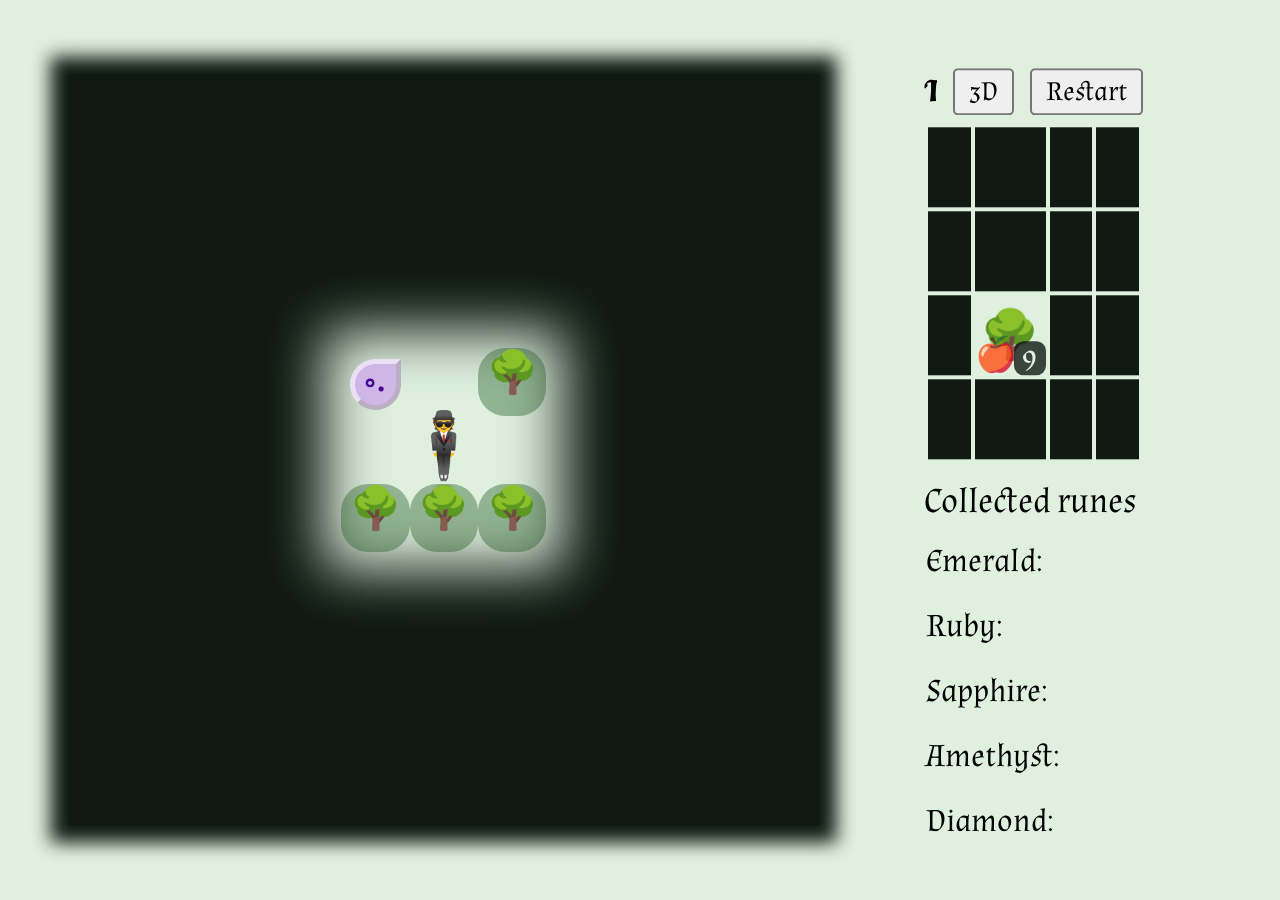
==== commit 2eb8b684: "3D version Courtesy of Claude" ====
--- a/index.html
+++ b/index.html
@@ -31,7 +31,7 @@
         <tr><th>Diamond:</th><td></td></tr>
       </table>
       <div id="side">
-        <div id="topbar"><em id="left"></em> <button onclick="reset()">Restart</button></div>
+        <div id="topbar"><em id="left"></em> <button onclick="location='3d.html'">3D</button> <button onclick="reset()">Restart</button></div>
         <table id="mini"></table>
       </div>
     </div>
